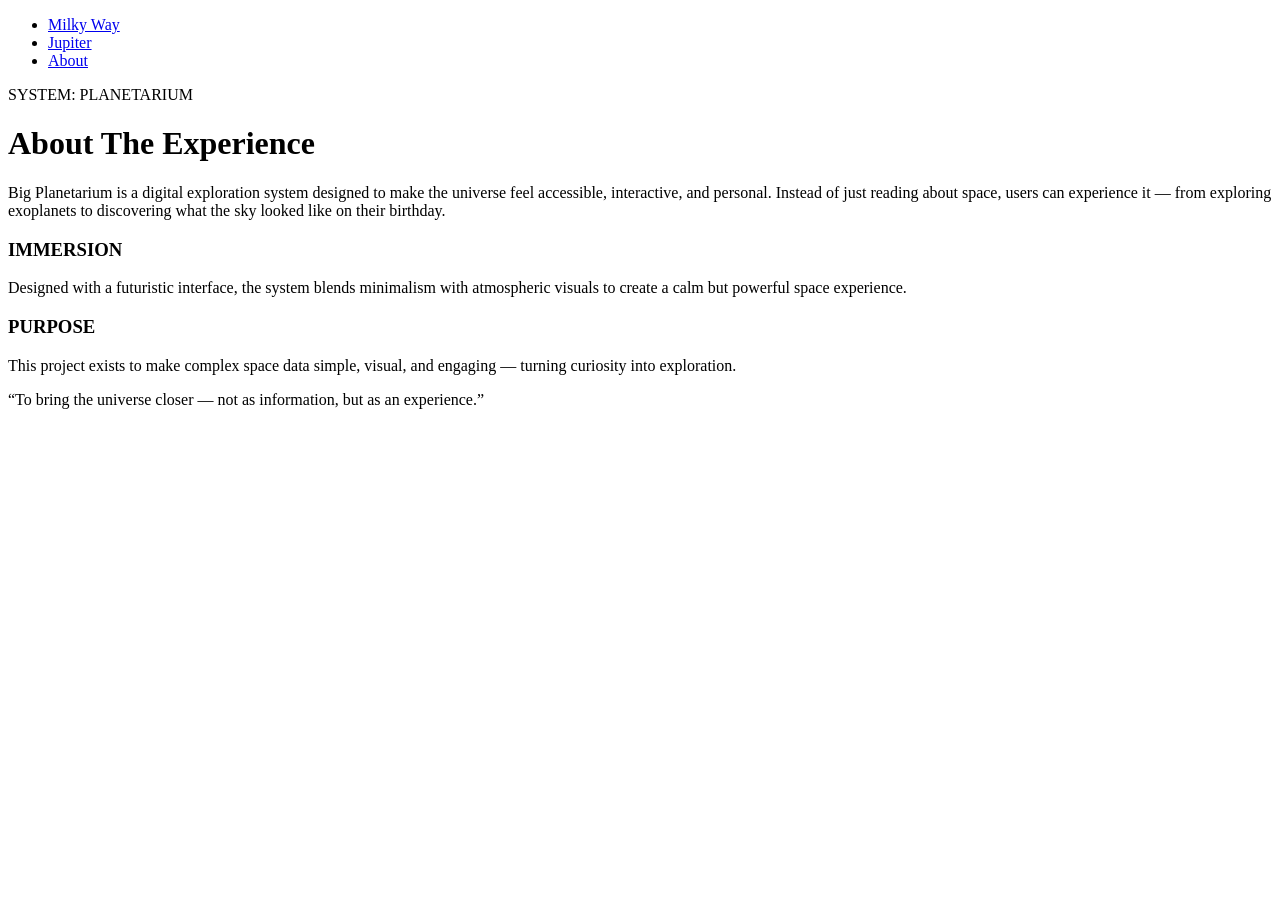
==== about.html @ e28a85b7 "Create about.html" ====
<!DOCTYPE html>
<html lang="en">
<head>
    <meta charset="UTF-8">
    <meta name="viewport" content="width=device-width, initial-scale=1.0">
    <title>About | Planetarium</title>
    <link rel="stylesheet" href="style.css">
</head>

<body>

<header>
    <nav>
        <ul>
            <li><a href="index.html">Milky Way</a></li>
            <li><a href="jupiter.html">Jupiter</a></li>
            <li><a href="about.html" aria-current="page">About</a></li>
        </ul>
    </nav>
</header>

<main>

    <p class="tagline">SYSTEM: PLANETARIUM</p>

    <h1>About The Experience</h1>

    <p class="intro">
        Big Planetarium is a digital exploration system designed to make the universe feel accessible,
        interactive, and personal. Instead of just reading about space, users can experience it —
        from exploring exoplanets to discovering what the sky looked like on their birthday.
    </p>

    <div class="about-grid">


        <div class="about-card">
            <h3>IMMERSION</h3>
            <p>
                Designed with a futuristic interface, the system blends minimalism with atmospheric
                visuals to create a calm but powerful space experience.
            </p>
        </div>

        <div class="about-card">
            <h3>PURPOSE</h3>
            <p>
                This project exists to make complex space data simple, visual, and engaging —
                turning curiosity into exploration.
            </p>
        </div>

    </div>

    <div class="mission">
        “To bring the universe closer — not as information, but as an experience.”
    </div>

</main>

</body>
</html>
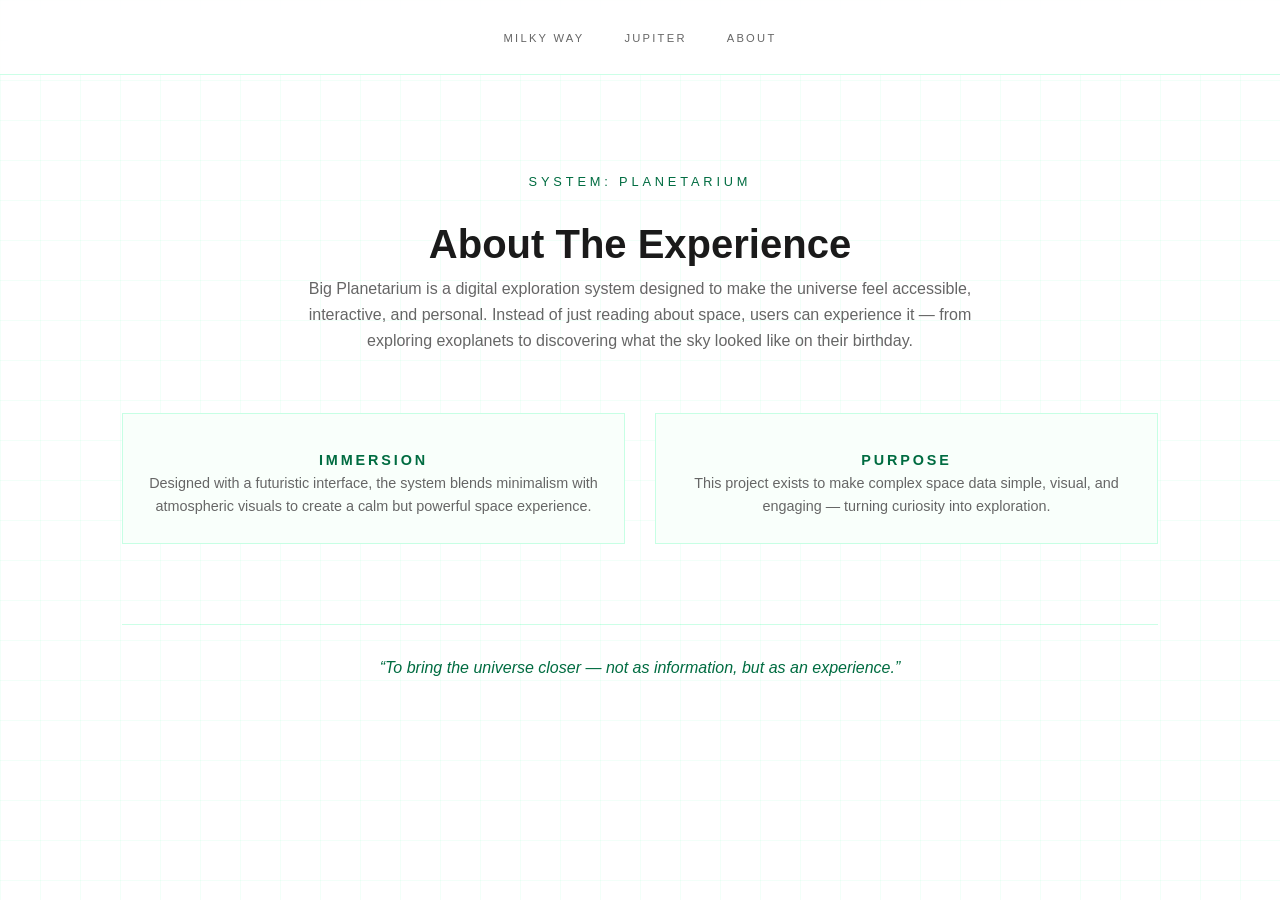
==== commit f31c6e56: "Update about.html" ====
--- a/about.html
+++ b/about.html
@@ -20,7 +20,7 @@
 </header>
 
 <main>
-
+<!-- ABOUT SECTION -->
     <p class="tagline">SYSTEM: PLANETARIUM</p>
 
     <h1>About The Experience</h1>
--- a/style.css
+++ b/style.css
@@ -0,0 +1,238 @@
+/* ===============================
+   ROOT
+================================= */
+:root {
+    --bg-white: #ffffff;
+    --bg-mint: #f9fffb;
+    --neon-green: #006c41;
+    --dark-text: #1a1a1a;
+    --grey-text: #666666;
+    --glass-border: rgba(0, 255, 136, 0.2);
+    --soft-shadow: 0 10px 30px rgba(0, 255, 136, 0.05);
+}
+
+/* ===============================
+   BASE
+================================= */
+* {
+    margin: 0;
+    padding: 0;
+    box-sizing: border-box;
+}
+
+body {
+    background: var(--bg-white);
+    color: var(--dark-text);
+    font-family: 'Inter', sans-serif;
+    line-height: 1.6;
+}
+
+/* grid background */
+body::before {
+    content: "";
+    position: fixed;
+    inset: 0;
+    background-image:
+        linear-gradient(rgba(0, 255, 136, 0.05) 1px, transparent 1px),
+        linear-gradient(90deg, rgba(0, 255, 136, 0.05) 1px, transparent 1px);
+    background-size: 40px 40px;
+    z-index: -1;
+}
+
+/* ===============================
+   NAV
+================================= */
+header {
+    position: fixed;
+    top: 0;
+    width: 100%;
+    background: rgba(255,255,255,0.8);
+    backdrop-filter: blur(10px);
+    border-bottom: 1px solid var(--glass-border);
+    padding: 1.5rem 0;
+    z-index: 1000;
+}
+
+nav ul {
+    display: flex;
+    justify-content: center;
+    gap: 2.5rem;
+    list-style: none;
+    flex-wrap: wrap;
+}
+
+nav a {
+    text-decoration: none;
+    color: var(--grey-text);
+    font-size: 0.7rem;
+    letter-spacing: 0.2em;
+    text-transform: uppercase;
+    transition: 0.3s;
+}
+
+nav a:hover {
+    color: var(--neon-green);
+}
+
+/* ===============================
+   MAIN
+================================= */
+main {
+    margin-top: 140px;
+    padding: 2rem;
+    max-width: 1100px;
+    margin-left: auto;
+    margin-right: auto;
+    text-align: center;
+}
+
+/* ===============================
+   TYPOGRAPHY
+================================= */
+h1 {
+    font-size: 2.5rem;
+    text-align: center;
+}
+
+h3 {
+    margin-top: 10px;
+    color: var(--neon-green);
+    text-align: center;
+}
+
+.subtitle {
+    color: var(--grey-text);
+    max-width: 600px;
+    margin: 20px auto;
+    text-align: center;
+}
+
+/* ===============================
+   BUTTON
+================================= */
+.btn-green {
+    background: var(--neon-green);
+    color: #000;
+    border: none;
+    padding: 1rem 2rem;
+    font-weight: bold;
+    letter-spacing: 0.1em;
+    text-transform: uppercase;
+    transition: 0.3s;
+    cursor: pointer;
+}
+
+.btn-green:hover {
+    transform: translateY(-3px);
+    box-shadow: 0 0 20px rgba(0,255,136,0.4);
+}
+
+/* ===============================
+   IMAGE
+================================= */
+.main-img {
+    width: 100%;
+    max-width: 700px;        
+    margin: 30px auto;
+    display: block;
+}
+.gallery img {
+    width: 100%;
+    height: 180px;           /* keeps them same size */
+    object-fit: cover;       /* crops nicely instead of stretching */
+    border: 1px solid var(--glass-border);
+}
+
+/* ===============================
+   JUPITER GRID
+================================= */
+.grid-2 {
+    display: grid;
+    grid-template-columns: 1fr 1fr;
+    gap: 50px;
+    align-items: center;
+}
+
+.stat-box {
+    border-left: 2px solid var(--neon-green);
+    padding-left: 20px;
+    margin-top: 20px;
+}
+
+/* ===============================
+   ABOUT GRID
+================================= */
+
+.tagline {
+    text-align: center;
+    color: var(--neon-green);
+    letter-spacing: 0.3em;
+    font-size: 0.8rem;
+    margin-bottom: 20px;
+}
+
+.intro {
+    text-align: center;
+    max-width: 700px;
+    margin: 0 auto;
+    color: var(--grey-text);
+}
+
+.about-grid {
+    display: grid;
+    grid-template-columns: repeat(auto-fit, minmax(250px, 1fr));
+    gap: 30px;
+    margin-top: 60px;
+}
+
+.about-card {
+    border: 1px solid var(--glass-border);
+    padding: 25px;
+    background: var(--bg-mint);
+    transition: 0.3s;
+}
+
+.about-card:hover {
+    transform: translateY(-5px);
+    box-shadow: var(--soft-shadow);
+}
+
+.about-card h3 {
+    color: var(--neon-green);
+    font-size: 0.9rem;
+    letter-spacing: 0.2em;
+}
+
+.about-card p {
+    color: var(--grey-text);
+    font-size: 0.9rem;
+}
+
+.mission {
+    margin-top: 80px;
+    padding: 30px;
+    border-top: 1px solid var(--glass-border);
+    text-align: center;
+    font-style: italic;
+    color: var(--neon-green);
+}
+
+/* ===============================
+   RESPONSIVE
+================================= */
+@media (max-width: 900px) {
+    .grid-2 {
+        grid-template-columns: 1fr;
+        text-align: center;
+    }
+}
+
+@media (max-width: 600px) {
+    h1 {
+        font-size: 1.8rem;
+    }
+
+    nav ul {
+        gap: 1rem;
+    }
+}
